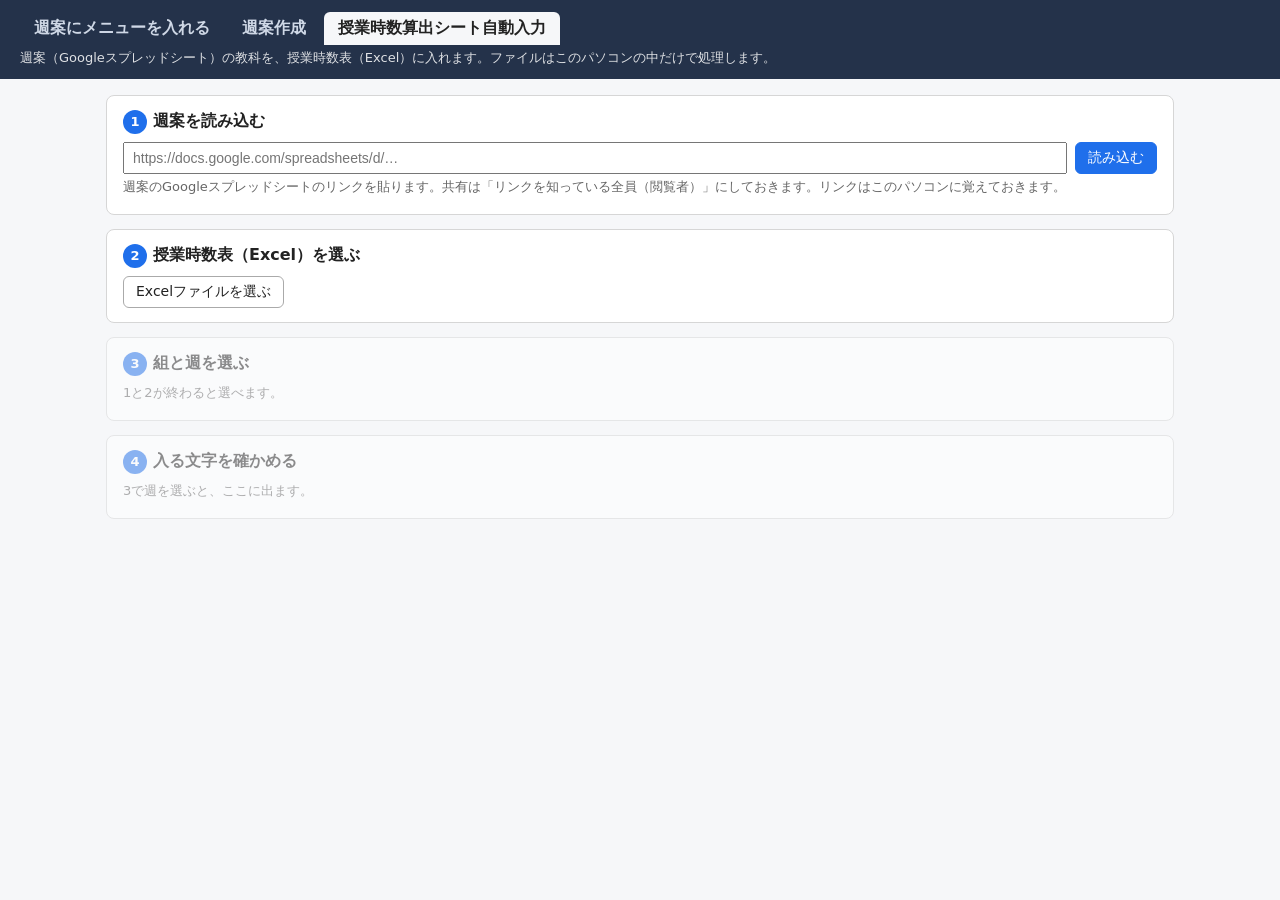
==== jisu/index.html @ 2a343c04 "週案作成・授業時数算出シート自動入力の試し用ページを追加（学年だよりの画面からはリンクしない） Co-Authored-By: Claude Opus 5.5 <noreply@anthropic.c" ====
<!doctype html>
<html lang="ja">
<head>
<meta charset="utf-8">
<!-- 通信の制限：このページの素材と、Googleスプレッドシートの読み込み以外には接続できないようにする -->
<meta http-equiv="Content-Security-Policy" content="default-src 'none'; script-src 'self'; style-src 'self' 'unsafe-inline'; img-src 'self' blob: data:; font-src 'self'; connect-src 'self' https://docs.google.com https://*.googleusercontent.com; base-uri 'none'; form-action 'none'; object-src 'none'">
<meta name="viewport" content="width=device-width, initial-scale=1">
<meta name="robots" content="noindex, nofollow">
<title>授業時数算出シート自動入力</title>
<link rel="stylesheet" href="jisu.css">
</head>
<body>
<header class="topbar">
  <nav class="pages"><a href="menu.html">週案にメニューを入れる</a><a href="shuan.html">週案作成</a><a class="on" href="index.html">授業時数算出シート自動入力</a></nav>
  <p>週案（Googleスプレッドシート）の教科を、授業時数表（Excel）に入れます。ファイルはこのパソコンの中だけで処理します。</p>
</header>
<main id="main"></main>
<div id="toast" class="toast" hidden></div>
<script type="module" src="jisu.js"></script>
</body>
</html>
---- jisu/jisu.css ----
:root { --ink: #222; --sub: #666; --line: #d6d6d6; --bg: #f6f7f9; --card: #fff; --accent: #1f6feb; --warn: #fff4c2; --bad: #ffe0e0; --new: #e3f0ff; }
* { box-sizing: border-box; }
body { margin: 0; font-family: "Yu Gothic UI", "Meiryo", system-ui, sans-serif; color: var(--ink); background: var(--bg); font-size: 15px; }
.topbar { background: #24324a; color: #fff; padding: 12px 20px; }
.topbar h1 { margin: 0; font-size: 20px; }
.pages { display: flex; gap: 4px; }
.pages a { color: #cfd8e6; text-decoration: none; padding: 6px 14px; border-radius: 6px 6px 0 0; font-size: 16px; font-weight: bold; }
.pages a.on { background: var(--bg); color: var(--ink); }
.pages a:not(.on):hover { background: #34476a; }
textarea { width: 100%; min-height: 9em; font: 13px/1.4 monospace; padding: 6px; }
.week, #showtt { overflow-x: auto; }
table.tt td, table.weeks td { white-space: nowrap; }
table.tt { border-collapse: collapse; font-size: 13px; margin: 6px 0; }
table.tt th, table.tt td { border: 1px solid var(--line); padding: 2px 6px; text-align: center; min-width: 56px; }
table.tt th { background: #f0f2f5; }
table.tt td.sep, table.tt th.sep { border-left: 3px solid #999; }
.two { display: grid; grid-template-columns: repeat(auto-fit, minmax(300px, 1fr)); gap: 16px; margin-top: 8px; }
.two h3 { margin: 0 0 4px; font-size: 15px; }
.abbtn { min-width: 3.5em; padding: 2px 8px; }
.howto { background: #f3f8ff; border: 1px solid #c9dcf5; border-radius: 6px; padding: 8px 14px; font-size: 14px; }
.topbar p { margin: 4px 0 0; font-size: 13px; opacity: .85; }
main { max-width: 1100px; margin: 0 auto; padding: 16px; }
.step { background: var(--card); border: 1px solid var(--line); border-radius: 8px; padding: 14px 16px; margin-bottom: 14px; }
.step h2 { margin: 0 0 8px; font-size: 16px; }
.step h2 .num { display: inline-block; width: 24px; height: 24px; line-height: 24px; text-align: center; border-radius: 50%; background: var(--accent); color: #fff; font-size: 13px; margin-right: 6px; }
.step.off { opacity: .5; }
.help { color: var(--sub); font-size: 13px; margin: 4px 0; }
.row { display: flex; gap: 8px; align-items: center; flex-wrap: wrap; }
input[type=url] { flex: 1; min-width: 14em; padding: 6px 8px; font-size: 14px; }
button, .btn, select { font: inherit; font-size: 14px; padding: 6px 12px; border: 1px solid #aaa; border-radius: 6px; background: #fff; cursor: pointer; }
button.primary { background: var(--accent); color: #fff; border-color: var(--accent); }
button:disabled { opacity: .45; cursor: default; }
.ok { color: #18794e; font-weight: bold; }
.ng { color: #b42318; font-weight: bold; }
details { margin-top: 6px; font-size: 13px; color: var(--sub); }
table.weeks { border-collapse: collapse; width: 100%; font-size: 14px; }
table.weeks th, table.weeks td { border-bottom: 1px solid var(--line); padding: 5px 6px; text-align: left; }
table.weeks tr.dis { color: #999; }
.tag { display: inline-block; padding: 0 6px; border-radius: 4px; font-size: 12px; background: #eee; }
.tag.over { background: var(--warn); }
.week { margin: 14px 0 6px; }
.week h3 { margin: 0 0 4px; font-size: 15px; }
table.grid { border-collapse: collapse; font-size: 13px; }
table.grid th, table.grid td { border: 1px solid var(--line); padding: 3px 5px; text-align: center; min-width: 92px; vertical-align: top; }
table.grid th { background: #f0f2f5; }
table.grid td .code { font-size: 18px; font-weight: bold; }
table.grid td .raw { display: block; font-size: 11px; color: var(--sub); max-width: 110px; overflow: hidden; text-overflow: ellipsis; white-space: nowrap; }
table.grid td.chg { background: var(--new); }
table.grid td.ab { background: var(--warn); }
table.grid td.unknown { background: var(--bad); }
table.grid td select { font-size: 12px; padding: 2px; }
.legend span { display: inline-block; padding: 1px 8px; margin-right: 6px; border: 1px solid var(--line); font-size: 12px; }
.final { position: sticky; bottom: 0; background: #fff; border-top: 2px solid var(--accent); padding: 10px 16px; display: flex; gap: 12px; align-items: center; flex-wrap: wrap; }
.toast { position: fixed; left: 50%; bottom: 24px; transform: translateX(-50%); background: #222; color: #fff; padding: 10px 16px; border-radius: 8px; max-width: 90vw; font-size: 14px; z-index: 10; }
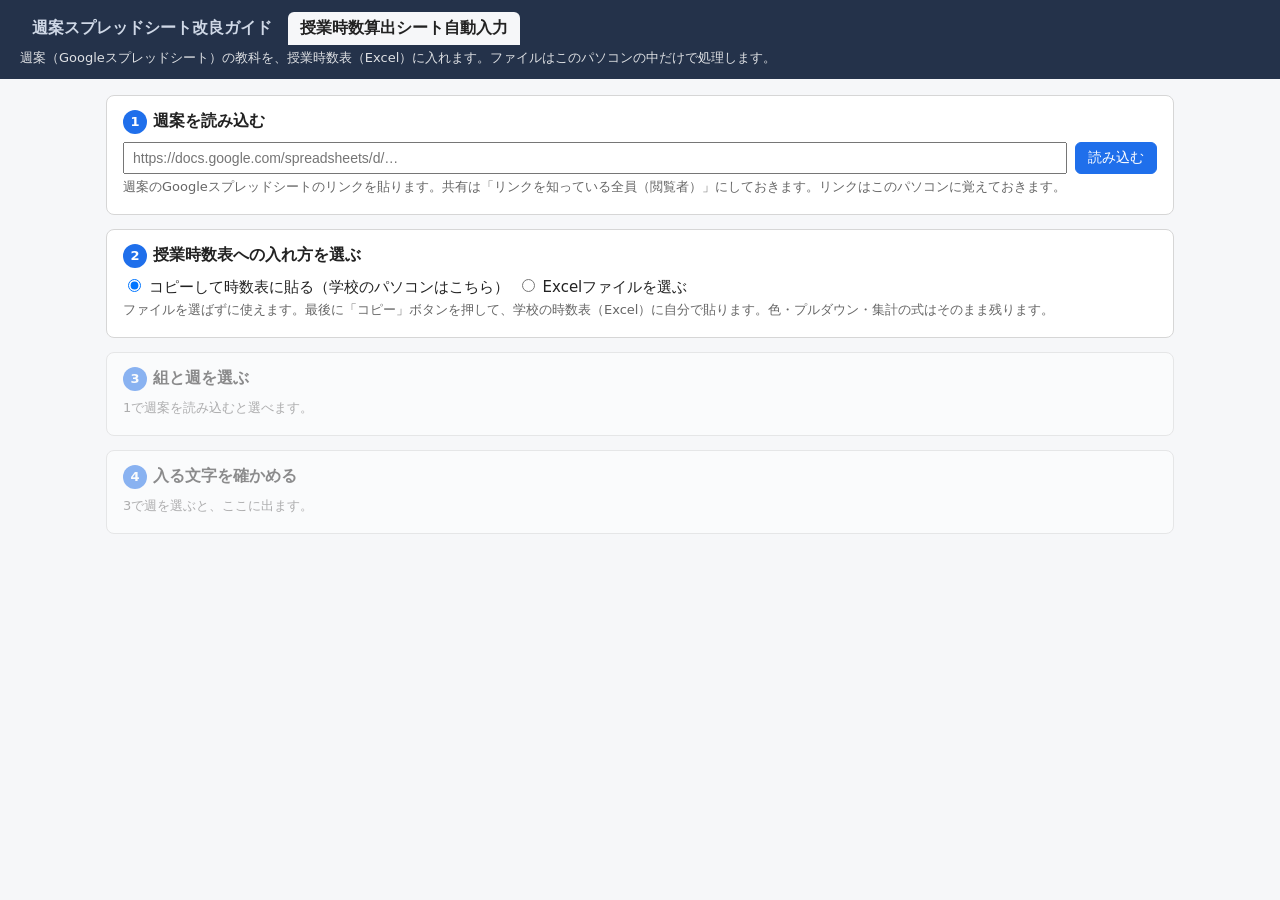
==== commit e5c4cd01: "時数表：コピーを1回にまとめ、開いたら週案を自動で読み込む。週案作成ページを外し、タブ名を「週案スプレッドシート改良ガイド」に Co-Authored-By: Claude Opus 5.5 <nor" ====
--- a/jisu/index.html
+++ b/jisu/index.html
@@ -11,7 +11,7 @@
 </head>
 <body>
 <header class="topbar">
-  <nav class="pages"><a href="menu.html">週案にメニューを入れる</a><a href="shuan.html">週案作成</a><a class="on" href="index.html">授業時数算出シート自動入力</a></nav>
+  <nav class="pages"><a href="menu.html">週案スプレッドシート改良ガイド</a><a class="on" href="index.html">授業時数算出シート自動入力</a></nav>
   <p>週案（Googleスプレッドシート）の教科を、授業時数表（Excel）に入れます。ファイルはこのパソコンの中だけで処理します。</p>
 </header>
 <main id="main"></main>
--- a/jisu/jisu.css
+++ b/jisu/jisu.css
@@ -3,8 +3,8 @@
 body { margin: 0; font-family: "Yu Gothic UI", "Meiryo", system-ui, sans-serif; color: var(--ink); background: var(--bg); font-size: 15px; }
 .topbar { background: #24324a; color: #fff; padding: 12px 20px; }
 .topbar h1 { margin: 0; font-size: 20px; }
-.pages { display: flex; gap: 4px; }
-.pages a { color: #cfd8e6; text-decoration: none; padding: 6px 14px; border-radius: 6px 6px 0 0; font-size: 16px; font-weight: bold; }
+.pages { display: flex; gap: 4px; flex-wrap: wrap; }
+.pages a { white-space: nowrap; color: #cfd8e6; text-decoration: none; padding: 6px 12px; border-radius: 6px 6px 0 0; font-size: 16px; font-weight: bold; }
 .pages a.on { background: var(--bg); color: var(--ink); }
 .pages a:not(.on):hover { background: #34476a; }
 textarea { width: 100%; min-height: 9em; font: 13px/1.4 monospace; padding: 6px; }
@@ -52,3 +52,8 @@
 .legend span { display: inline-block; padding: 1px 8px; margin-right: 6px; border: 1px solid var(--line); font-size: 12px; }
 .final { position: sticky; bottom: 0; background: #fff; border-top: 2px solid var(--accent); padding: 10px 16px; display: flex; gap: 12px; align-items: center; flex-wrap: wrap; }
 .toast { position: fixed; left: 50%; bottom: 24px; transform: translateX(-50%); background: #222; color: #fff; padding: 10px 16px; border-radius: 8px; max-width: 90vw; font-size: 14px; z-index: 10; }
+.copyhow { padding-left: 1.4em; line-height: 1.7; }
+table.copyruns td { vertical-align: middle; }
+.quick { margin-top: 10px; padding: 12px 14px; border: 2px solid var(--accent); border-radius: 10px; background: #fff; }
+.quick .help { margin: 6px 0 0; }
+button.big { font-size: 1.1em; padding: 10px 22px; }
